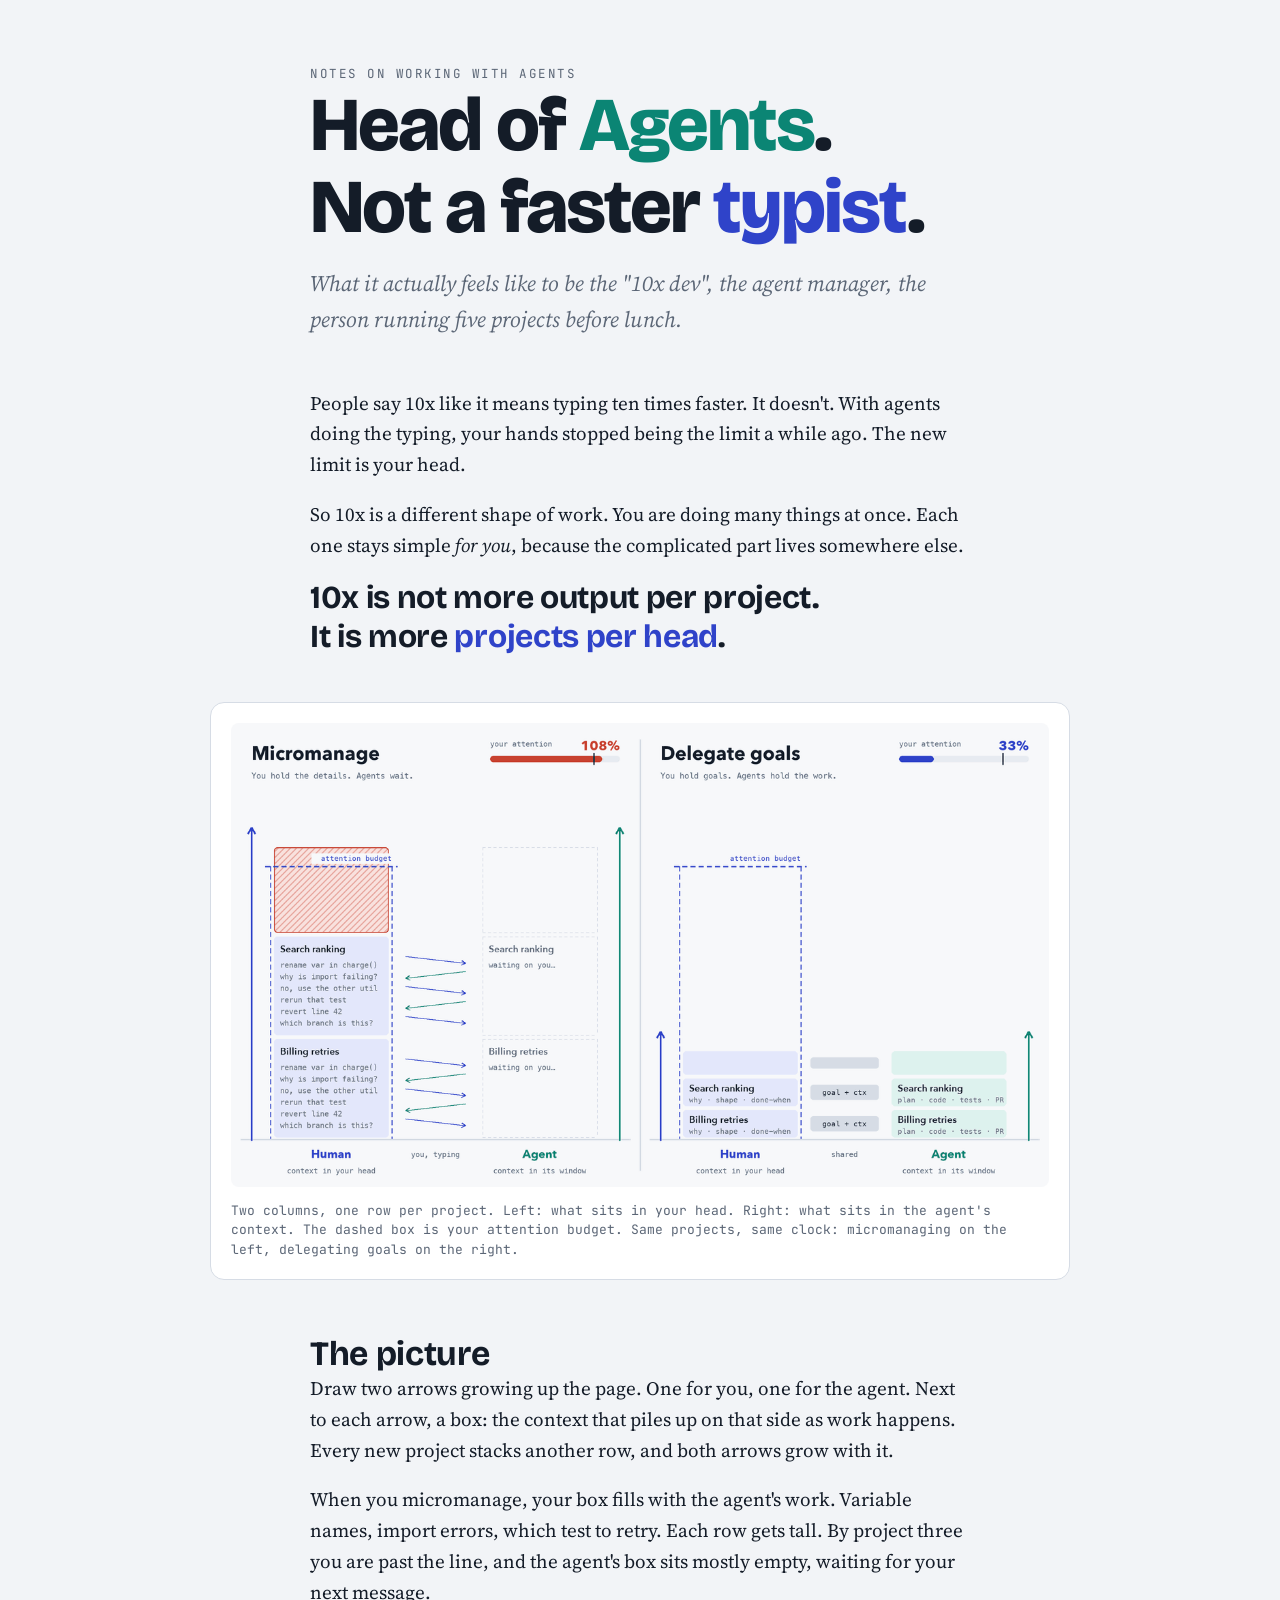
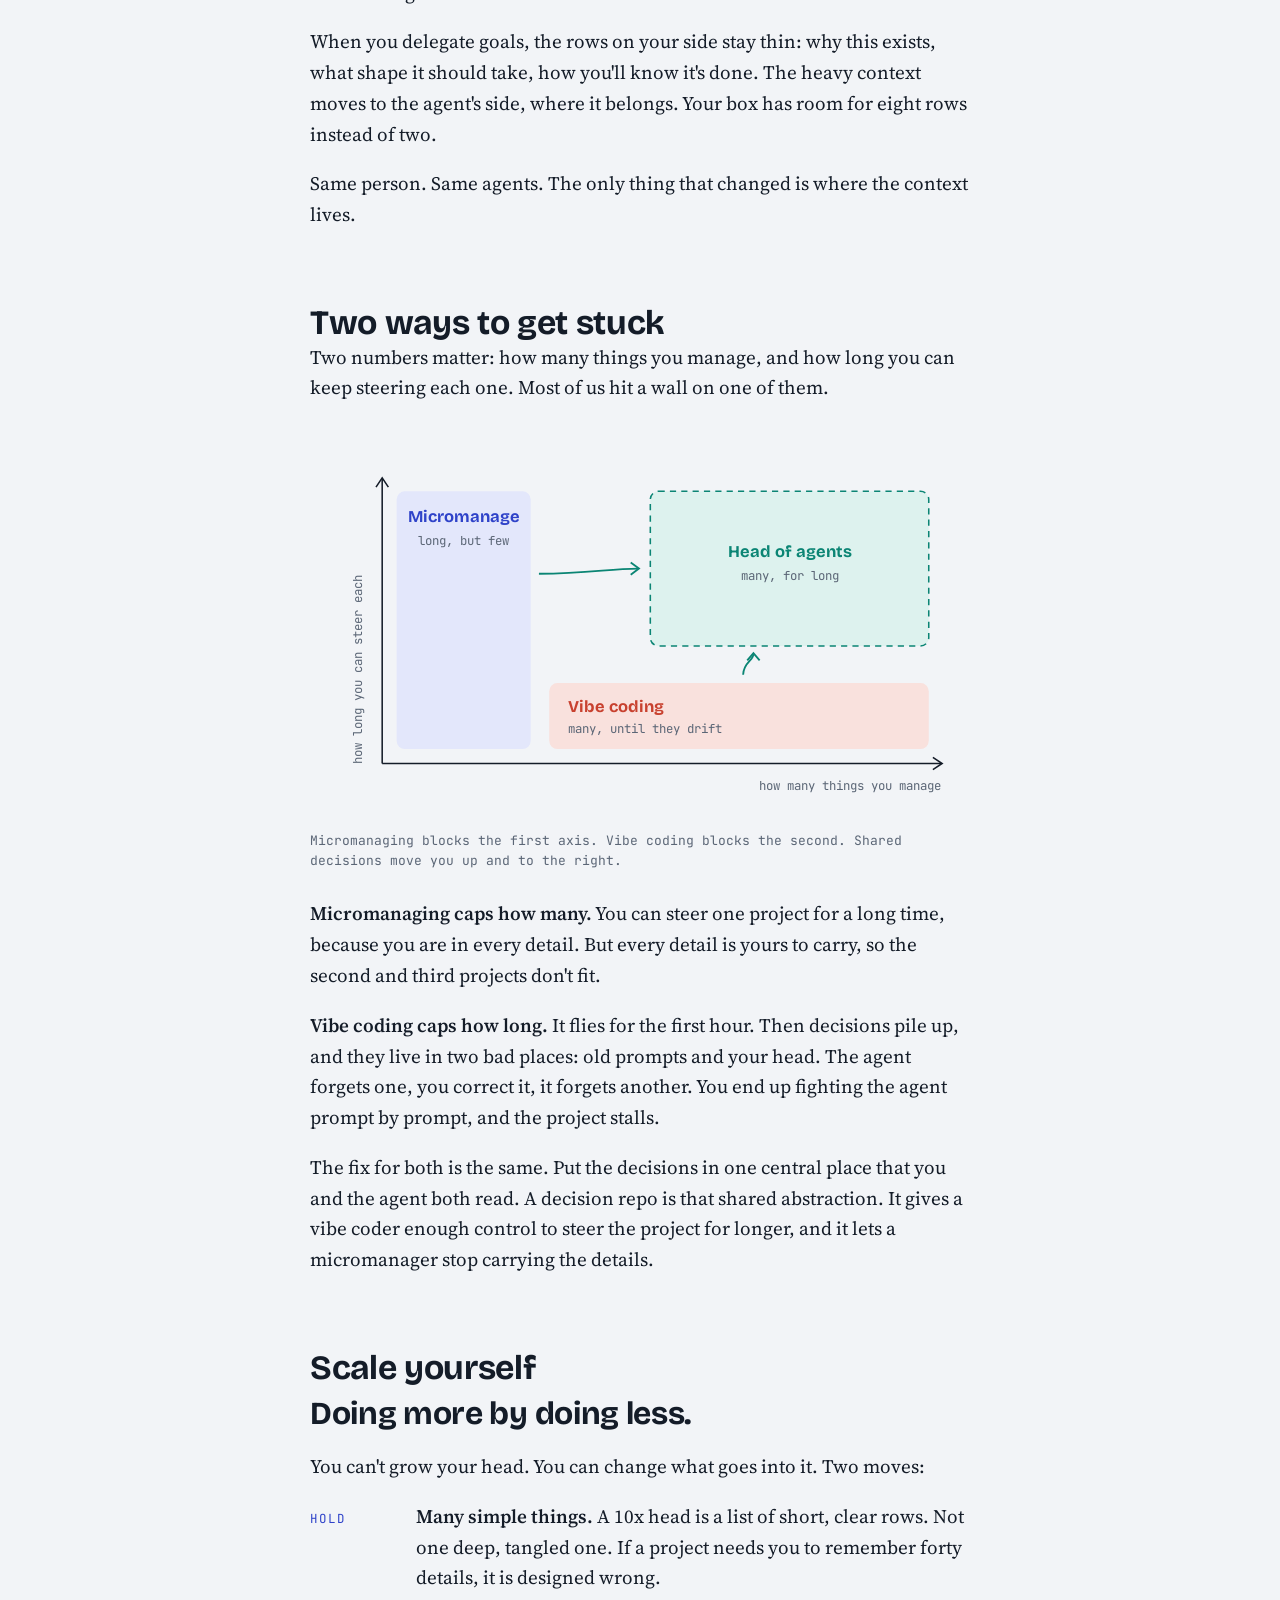
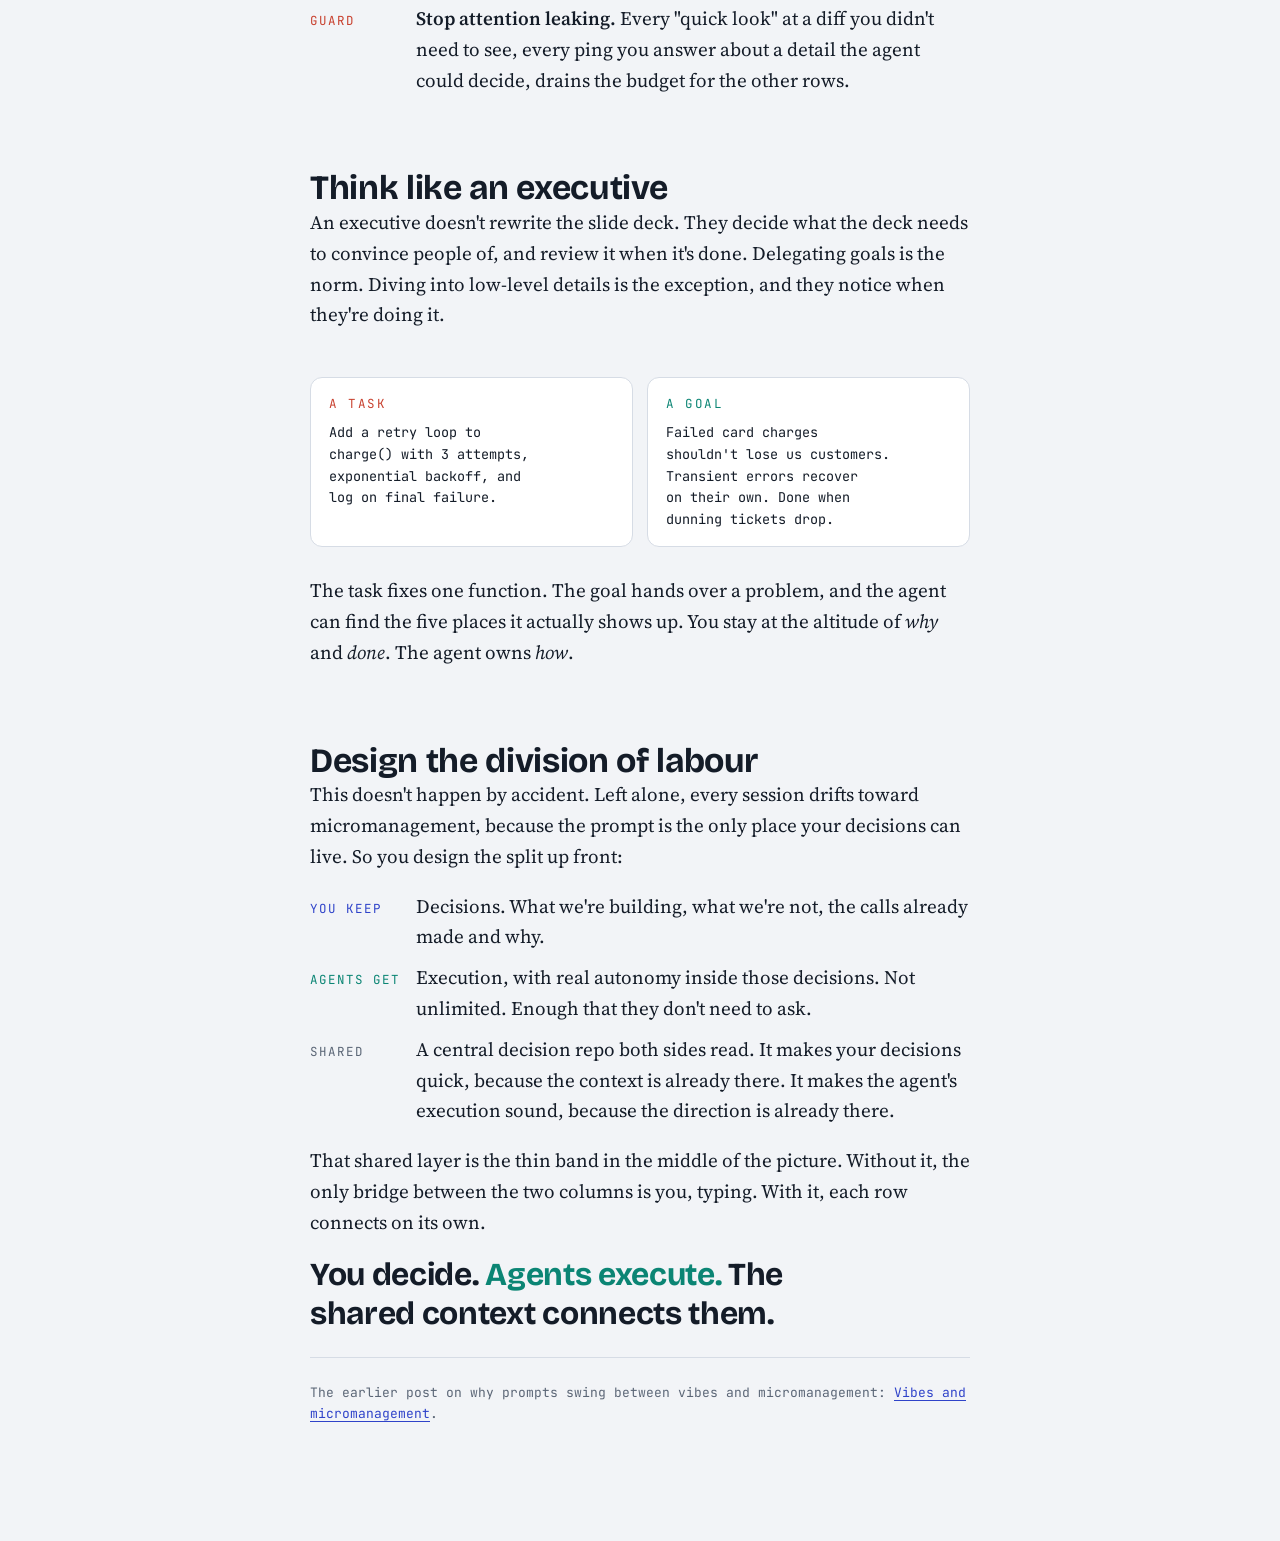
==== blog/10x/10x.html @ c01f8189 "Add 10x post at blog/10x Co-Authored-By: Claude Opus 5.5 <noreply@anthropic.com>" ====
<!DOCTYPE html>
<html lang="en">
<head>
<meta charset="UTF-8">
<meta name="viewport" content="width=device-width, initial-scale=1, viewport-fit=cover">
<link rel="canonical" href="https://smarchone.github.io/blog/10x/10x.html">
<meta property="og:type" content="article">
<meta property="og:title" content="Head of Agents">
<meta property="og:url" content="https://smarchone.github.io/blog/10x/10x.html">
<title>Head of Agents</title>
<meta name="claude:viewport-fit-sides" content="cover">
<link rel="preconnect" href="https://fonts.googleapis.com">
<link rel="stylesheet" href="https://fonts.googleapis.com/css2?family=Bricolage+Grotesque:opsz,wght@12..96,500;12..96,700;12..96,800&family=Source+Serif+4:ital,opsz,wght@0,8..60,400;0,8..60,600;1,8..60,400&family=JetBrains+Mono:wght@400;600&display=swap">
<style>
/* Layout: one reading column (~66ch); figures break wider; one interactive ledger is the centrepiece. */
:root {
  --bg: #F2F4F7;
  --surface: #FFFFFF;
  --fg: #141C28;
  --muted: #5B6676;
  --rule: #D6DCE5;
  --human: #2F43C9;
  --human-soft: #E3E7FB;
  --agent: #0B8574;
  --agent-soft: #DDF2EE;
  --warn: #C8412F;
  --warn-soft: #F9E1DD;
  --display: "Bricolage Grotesque", "Avenir Next", system-ui, sans-serif;
  --body: "Source Serif 4", Georgia, "Times New Roman", serif;
  --mono: "JetBrains Mono", ui-monospace, Menlo, monospace;
}
@media (prefers-color-scheme: dark) {
  :root:not([data-theme="light"]) {
    --bg: #0E131A; --surface: #161D27; --fg: #E5EBF2; --muted: #93A0B2; --rule: #2A3442;
    --human: #8D9BFF; --human-soft: #1E2550; --agent: #3CC4AF; --agent-soft: #0F2E2A;
    --warn: #FF7B67; --warn-soft: #3A1B17; color-scheme: dark;
  }
}
:root[data-theme="dark"] {
  --bg: #0E131A; --surface: #161D27; --fg: #E5EBF2; --muted: #93A0B2; --rule: #2A3442;
  --human: #8D9BFF; --human-soft: #1E2550; --agent: #3CC4AF; --agent-soft: #0F2E2A;
  --warn: #FF7B67; --warn-soft: #3A1B17; color-scheme: dark;
}

* { box-sizing: border-box; }
body {
  background: var(--bg); color: var(--fg);
  font-family: var(--body); font-size: 19px; line-height: 1.62;
  padding-left: max(16px, env(safe-area-inset-left, 0px));
  padding-right: max(16px, env(safe-area-inset-right, 0px));
  padding-block: 56px 96px;
}
main { max-width: 860px; margin: 0 auto; display: grid; gap: 28px; }
.col { max-width: 66ch; width: 100%; margin: 0 auto; }
h1, h2, h3 { font-family: var(--display); text-wrap: balance; line-height: 1.08; margin: 0; }
h1 { font-size: clamp(42px, 8vw, 76px); font-weight: 800; letter-spacing: -0.025em; }
h1 .h { color: var(--human); } h1 .a { color: var(--agent); }
h2 { font-size: clamp(26px, 4vw, 34px); font-weight: 700; letter-spacing: -0.01em; margin-top: 28px; }
p { margin: 0 0 1em; }
.eyebrow { font-family: var(--mono); font-size: 12.5px; letter-spacing: 0.12em; text-transform: uppercase; color: var(--muted); }
.dek { font-size: 22px; color: var(--muted); font-style: italic; margin-top: 18px; }
.aside { font-family: var(--mono); font-size: 13px; color: var(--muted); }
a { color: var(--human); text-underline-offset: 3px; }
a:focus-visible, button:focus-visible, input:focus-visible { outline: 2px solid var(--human); outline-offset: 3px; }
strong { font-weight: 600; }
.pull {
  font-family: var(--display); font-weight: 700; font-size: clamp(24px, 3.6vw, 32px);
  line-height: 1.2; letter-spacing: -0.01em; margin: 8px 0 18px; text-wrap: balance;
}
.pull .h { color: var(--human); } .pull .a { color: var(--agent); }

/* Ledger figure */
figure { margin: 0; }
.ledger {
  background: var(--surface); border: 1px solid var(--rule); border-radius: 14px;
  padding: 20px; display: grid; gap: 14px;
}
.controls { display: flex; flex-wrap: wrap; gap: 14px 24px; align-items: center; font-family: var(--mono); font-size: 13px; }
.seg { display: inline-flex; border: 1px solid var(--rule); border-radius: 999px; padding: 3px; gap: 3px; }
.seg button {
  font: inherit; border: 0; background: transparent; color: var(--muted);
  padding: 7px 14px; border-radius: 999px; cursor: pointer;
}
.seg button[aria-pressed="true"] { background: var(--fg); color: var(--bg); }
.slider { display: inline-flex; align-items: center; gap: 10px; color: var(--muted); }
.slider input { accent-color: var(--human); width: 150px; }
.slider output { color: var(--fg); font-weight: 600; min-width: 1.5ch; font-variant-numeric: tabular-nums; }
.svgwrap { overflow-x: auto; }
.svgwrap svg { display: block; width: 100%; min-width: 600px; height: auto; }
.readout { display: flex; flex-wrap: wrap; gap: 10px 28px; font-family: var(--mono); font-size: 13px; color: var(--muted); }
.readout b { color: var(--fg); font-variant-numeric: tabular-nums; }
.readout .bad { color: var(--warn); }
figcaption { font-family: var(--mono); font-size: 13px; color: var(--muted); line-height: 1.5; }
.dims { display: grid; gap: 10px; }
.dims .svgwrap svg { min-width: 520px; }

/* goal vs task */
.versus { display: grid; grid-template-columns: 1fr 1fr; gap: 14px; }
.card { border: 1px solid var(--rule); border-radius: 12px; padding: 16px 18px; background: var(--surface); min-width: 0; }
.card .eyebrow { margin-bottom: 8px; }
.card.task .eyebrow { color: var(--warn); }
.card.goal .eyebrow { color: var(--agent); }
.card pre { margin: 0; white-space: pre-wrap; font-family: var(--mono); font-size: 13.5px; line-height: 1.6; }
@media (max-width: 620px) { .versus { grid-template-columns: 1fr; } body { font-size: 18px; } }

.rules { list-style: none; padding: 0; margin: 0 0 1em; display: grid; gap: 10px; }
.rules li { display: grid; grid-template-columns: 92px 1fr; gap: 14px; align-items: baseline; }
.rules .who { font-family: var(--mono); font-size: 12.5px; letter-spacing: 0.08em; text-transform: uppercase; }
.rules .who.h { color: var(--human); } .rules .who.a { color: var(--agent); } .rules .who.s { color: var(--muted); }
hr { border: 0; border-top: 1px solid var(--rule); margin: 24px 0; }
@media (prefers-reduced-motion: no-preference) { .cell { transition: opacity .25s ease; } }
</style>

<main>
  <header class="col">
    <div class="eyebrow">Notes on working with agents</div>
    <h1>Head of <span class="a">Agents</span>.<br>Not a faster <span class="h">typist</span>.</h1>
    <p class="dek">What it actually feels like to be the "10x dev", the agent manager, the person running five projects before lunch.</p>
  </header>

  <section class="col">
    <p>People say 10x like it means typing ten times faster. It doesn't. With agents doing the typing, your hands stopped being the limit a while ago. The new limit is your head.</p>
    <p>So 10x is a different shape of work. You are doing many things at once. Each one stays simple <em>for you</em>, because the complicated part lives somewhere else.</p>
    <p class="pull">10x is not more output per project.<br>It is more <span class="h">projects per head</span>.</p>
  </section>

  <figure class="ledger" aria-labelledby="ledger-cap">
    <img src="10x-side-by-side.gif" width="1200" height="680" alt="Animated diagram with two panels running side by side. In each, two arrows grow upward, one for the human and one for the agent, as project rows stack up. Left, micromanaging: each row is tall with low-level details on the human side, the agent waits, the third project breaks the attention budget and five more wait in a queue. Right, delegating goals: rows are thin on the human side, the agent holds the work, and all eight projects fit." style="width:100%;height:auto;border-radius:8px;display:block">
    <figcaption id="ledger-cap">Two columns, one row per project. Left: what sits in your head. Right: what sits in the agent's context. The dashed box is your attention budget. Same projects, same clock: micromanaging on the left, delegating goals on the right.</figcaption>
  </figure>

  <section class="col">
    <h2>The picture</h2>
    <p>Draw two arrows growing up the page. One for you, one for the agent. Next to each arrow, a box: the context that piles up on that side as work happens. Every new project stacks another row, and both arrows grow with it.</p>
    <p>When you micromanage, your box fills with the agent's work. Variable names, import errors, which test to retry. Each row gets tall. By project three you are past the line, and the agent's box sits mostly empty, waiting for your next message.</p>
    <p>When you delegate goals, the rows on your side stay thin: why this exists, what shape it should take, how you'll know it's done. The heavy context moves to the agent's side, where it belongs. Your box has room for eight rows instead of two.</p>
    <p>Same person. Same agents. The only thing that changed is where the context lives.</p>
  </section>

  <section class="col">
    <h2>Two ways to get stuck</h2>
    <p>Two numbers matter: how many things you manage, and how long you can keep steering each one. Most of us hit a wall on one of them.</p>
  </section>

  <figure class="col dims" aria-labelledby="dims-cap">
    <div class="svgwrap">
      <svg viewBox="0 0 640 360" role="img" aria-label="Chart. Horizontal axis: how many things you manage. Vertical axis: how long you can steer each one. Micromanaging sits top left: long but few. Vibe coding sits bottom right: many but short. Shared decisions reach the top right: many and long.">
        <rect x="84" y="40" width="130" height="250" rx="8" fill="var(--human-soft)"/>
        <text x="149" y="70" text-anchor="middle" fill="var(--human)" font-family="var(--display)" font-weight="700" font-size="16">Micromanage</text>
        <text x="149" y="92" text-anchor="middle" fill="var(--muted)" font-family="var(--mono)" font-size="12">long, but few</text>
        <rect x="232" y="226" width="368" height="64" rx="8" fill="var(--warn-soft)"/>
        <text x="250" y="254" fill="var(--warn)" font-family="var(--display)" font-weight="700" font-size="16">Vibe coding</text>
        <text x="250" y="274" fill="var(--muted)" font-family="var(--mono)" font-size="12">many, until they drift</text>
        <rect x="330" y="40" width="270" height="150" rx="8" fill="var(--agent-soft)" stroke="var(--agent)" stroke-width="1.5" stroke-dasharray="6 5"/>
        <text x="465" y="104" text-anchor="middle" fill="var(--agent)" font-family="var(--display)" font-weight="700" font-size="16">Head of agents</text>
        <text x="465" y="126" text-anchor="middle" fill="var(--muted)" font-family="var(--mono)" font-size="12">many, for long</text>
        <path d="M222 120 C 270 120, 290 115, 318 115" fill="none" stroke="var(--agent)" stroke-width="1.8"/>
        <path d="M311 109 L319 115 L311 121" fill="none" stroke="var(--agent)" stroke-width="1.8"/>
        <path d="M420 218 C 420 206, 430 204, 430 198" fill="none" stroke="var(--agent)" stroke-width="1.8"/>
        <path d="M424 204 L430 197 L436 204" fill="none" stroke="var(--agent)" stroke-width="1.8"/>
        <line x1="70" y1="304" x2="612" y2="304" stroke="var(--fg)" stroke-width="1.5"/>
        <path d="M604 298 L613 304 L604 310" fill="none" stroke="var(--fg)" stroke-width="1.5"/>
        <line x1="70" y1="304" x2="70" y2="28" stroke="var(--fg)" stroke-width="1.5"/>
        <path d="M64 36 L70 27 L76 36" fill="none" stroke="var(--fg)" stroke-width="1.5"/>
        <text x="612" y="330" text-anchor="end" fill="var(--muted)" font-family="var(--mono)" font-size="12">how many things you manage</text>
        <text x="50" y="304" transform="rotate(-90 50 304)" fill="var(--muted)" font-family="var(--mono)" font-size="12">how long you can steer each</text>
      </svg>
    </div>
    <figcaption id="dims-cap">Micromanaging blocks the first axis. Vibe coding blocks the second. Shared decisions move you up and to the right.</figcaption>
  </figure>

  <section class="col">
    <p><strong>Micromanaging caps how many.</strong> You can steer one project for a long time, because you are in every detail. But every detail is yours to carry, so the second and third projects don't fit.</p>
    <p><strong>Vibe coding caps how long.</strong> It flies for the first hour. Then decisions pile up, and they live in two bad places: old prompts and your head. The agent forgets one, you correct it, it forgets another. You end up fighting the agent prompt by prompt, and the project stalls.</p>
    <p>The fix for both is the same. Put the decisions in one central place that you and the agent both read. A decision repo is that shared abstraction. It gives a vibe coder enough control to steer the project for longer, and it lets a micromanager stop carrying the details.</p>
  </section>

  <section class="col">
    <h2>Scale yourself</h2>
    <p class="pull">Doing more by doing less.</p>
    <p>You can't grow your head. You can change what goes into it. Two moves:</p>
    <ul class="rules">
      <li><span class="who h">Hold</span><span><strong>Many simple things.</strong> A 10x head is a list of short, clear rows. Not one deep, tangled one. If a project needs you to remember forty details, it is designed wrong.</span></li>
      <li><span class="who warn" style="color:var(--warn)">Guard</span><span><strong>Stop attention leaking.</strong> Every "quick look" at a diff you didn't need to see, every ping you answer about a detail the agent could decide, drains the budget for the other rows.</span></li>
    </ul>
  </section>

  <section class="col">
    <h2>Think like an executive</h2>
    <p>An executive doesn't rewrite the slide deck. They decide what the deck needs to convince people of, and review it when it's done. Delegating goals is the norm. Diving into low-level details is the exception, and they notice when they're doing it.</p>
  </section>

  <div class="col versus">
    <div class="card task">
      <div class="eyebrow">A task</div>
      <pre>Add a retry loop to
charge() with 3 attempts,
exponential backoff, and
log on final failure.</pre>
    </div>
    <div class="card goal">
      <div class="eyebrow">A goal</div>
      <pre>Failed card charges
shouldn't lose us customers.
Transient errors recover
on their own. Done when
dunning tickets drop.</pre>
    </div>
  </div>

  <section class="col">
    <p>The task fixes one function. The goal hands over a problem, and the agent can find the five places it actually shows up. You stay at the altitude of <em>why</em> and <em>done</em>. The agent owns <em>how</em>.</p>
  </section>

  <section class="col">
    <h2>Design the division of labour</h2>
    <p>This doesn't happen by accident. Left alone, every session drifts toward micromanagement, because the prompt is the only place your decisions can live. So you design the split up front:</p>
    <ul class="rules">
      <li><span class="who h">You keep</span><span>Decisions. What we're building, what we're not, the calls already made and why.</span></li>
      <li><span class="who a">Agents get</span><span>Execution, with real autonomy inside those decisions. Not unlimited. Enough that they don't need to ask.</span></li>
      <li><span class="who s">Shared</span><span>A central decision repo both sides read. It makes your decisions quick, because the context is already there. It makes the agent's execution sound, because the direction is already there.</span></li>
    </ul>
    <p>That shared layer is the thin band in the middle of the picture. Without it, the only bridge between the two columns is you, typing. With it, each row connects on its own.</p>
    <p class="pull">You decide. <span class="a">Agents execute.</span> The shared context connects them.</p>
    <hr>
    <p class="aside">The earlier post on why prompts swing between vibes and micromanagement: <a href="https://smarchone.substack.com/p/vibes-and-micromanagement">Vibes and micromanagement</a>.</p>
  </section>
</main>
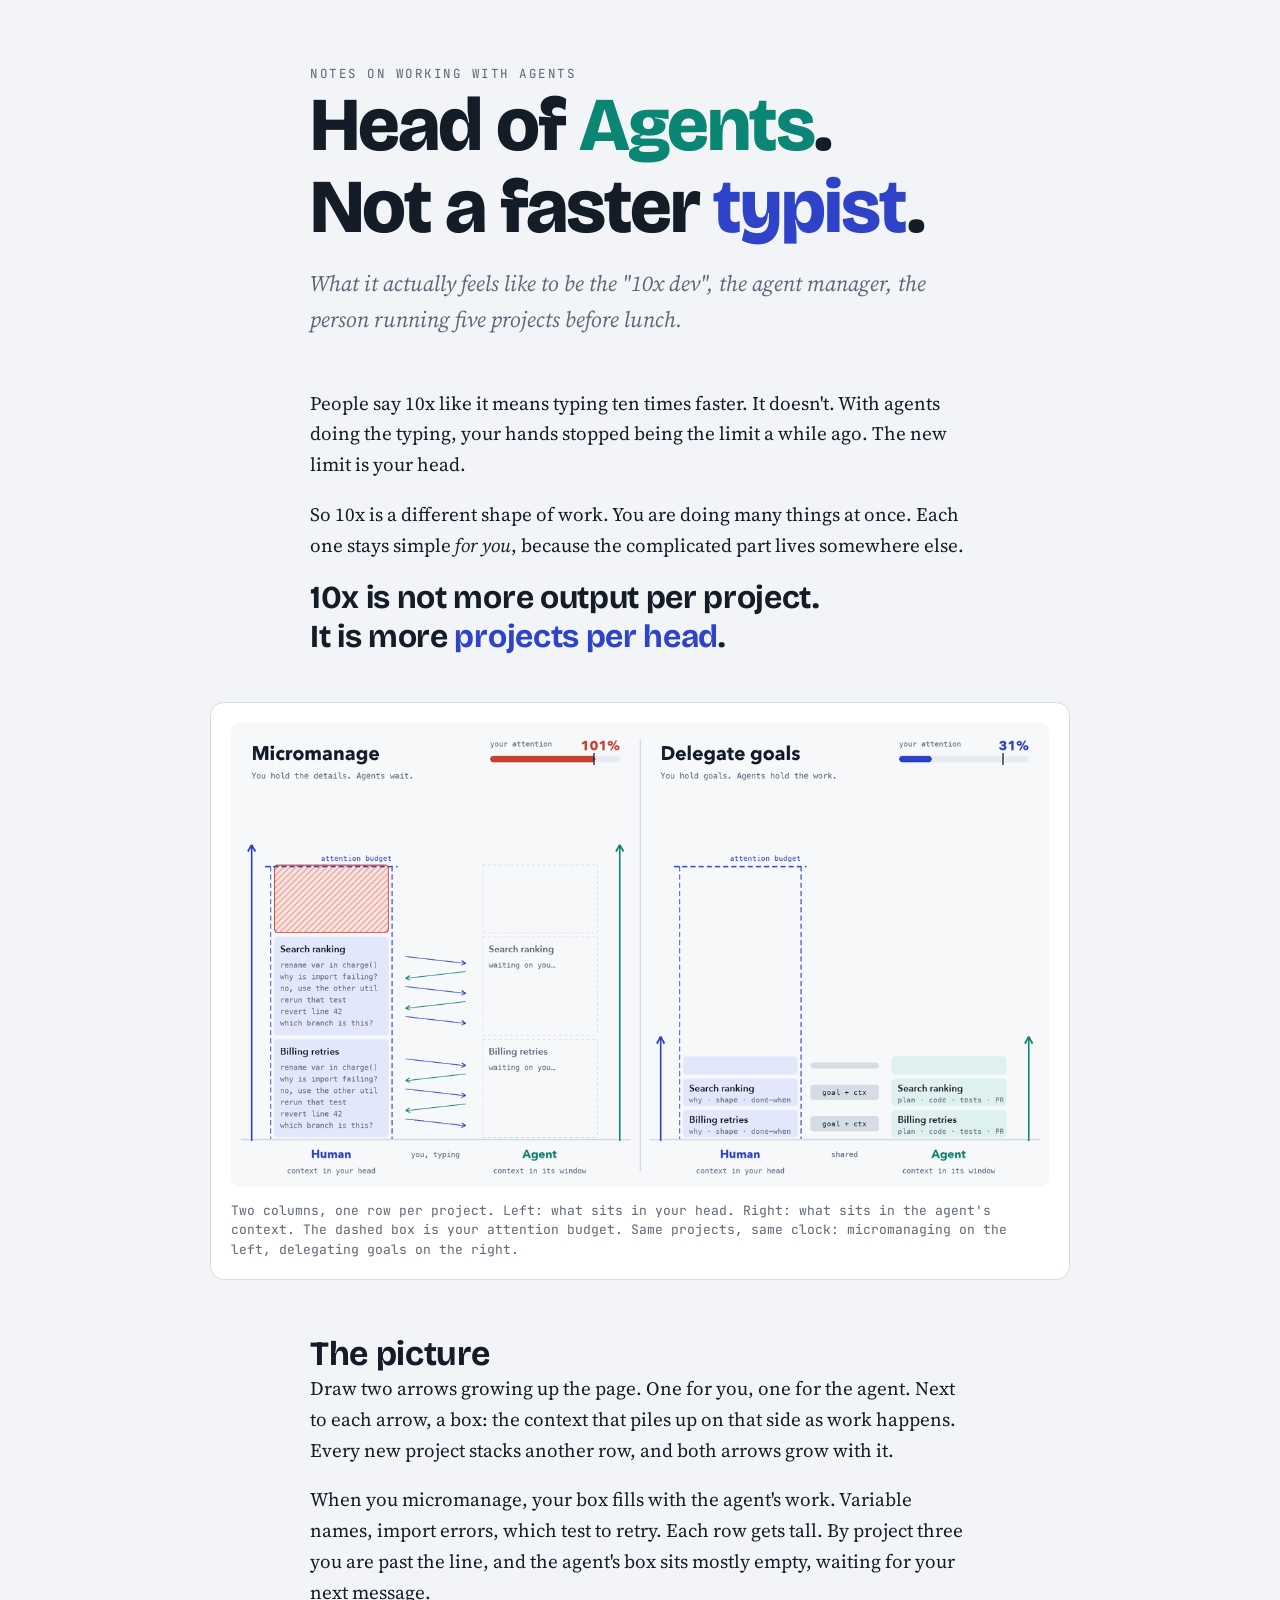
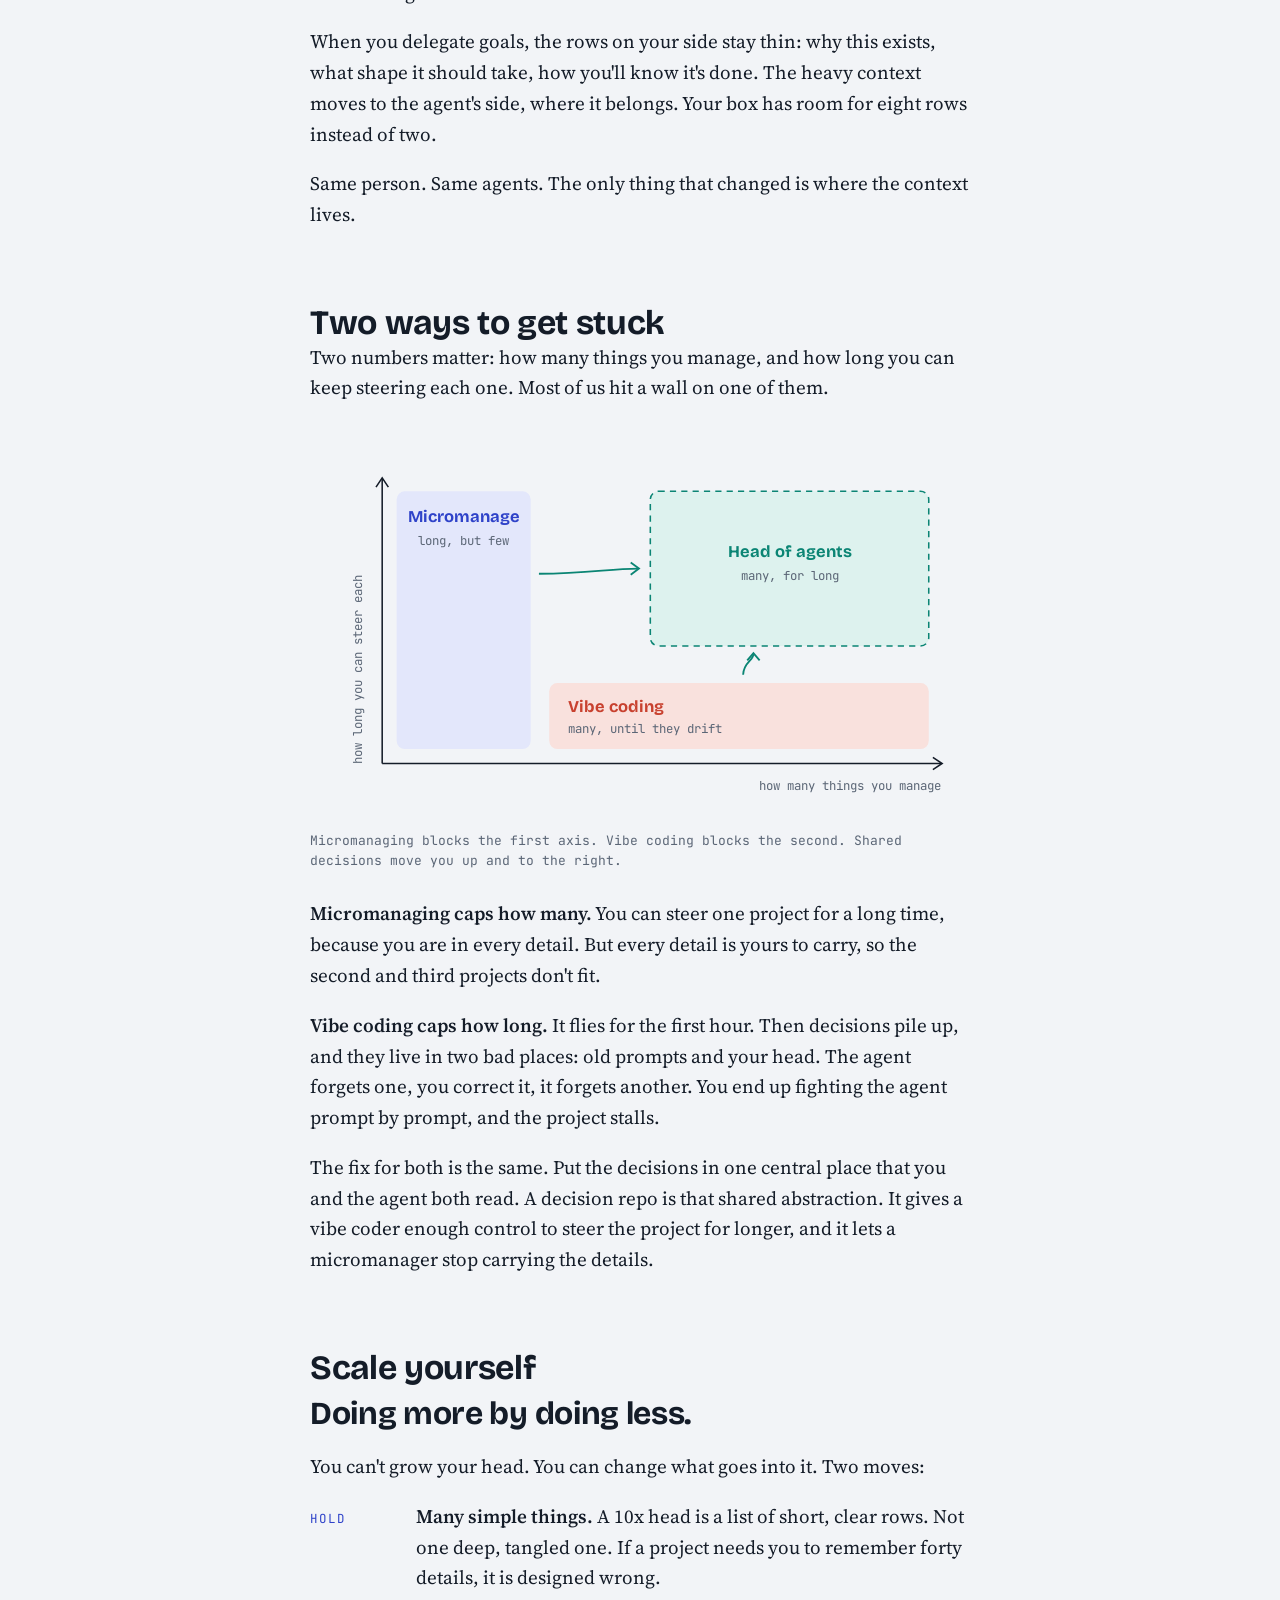
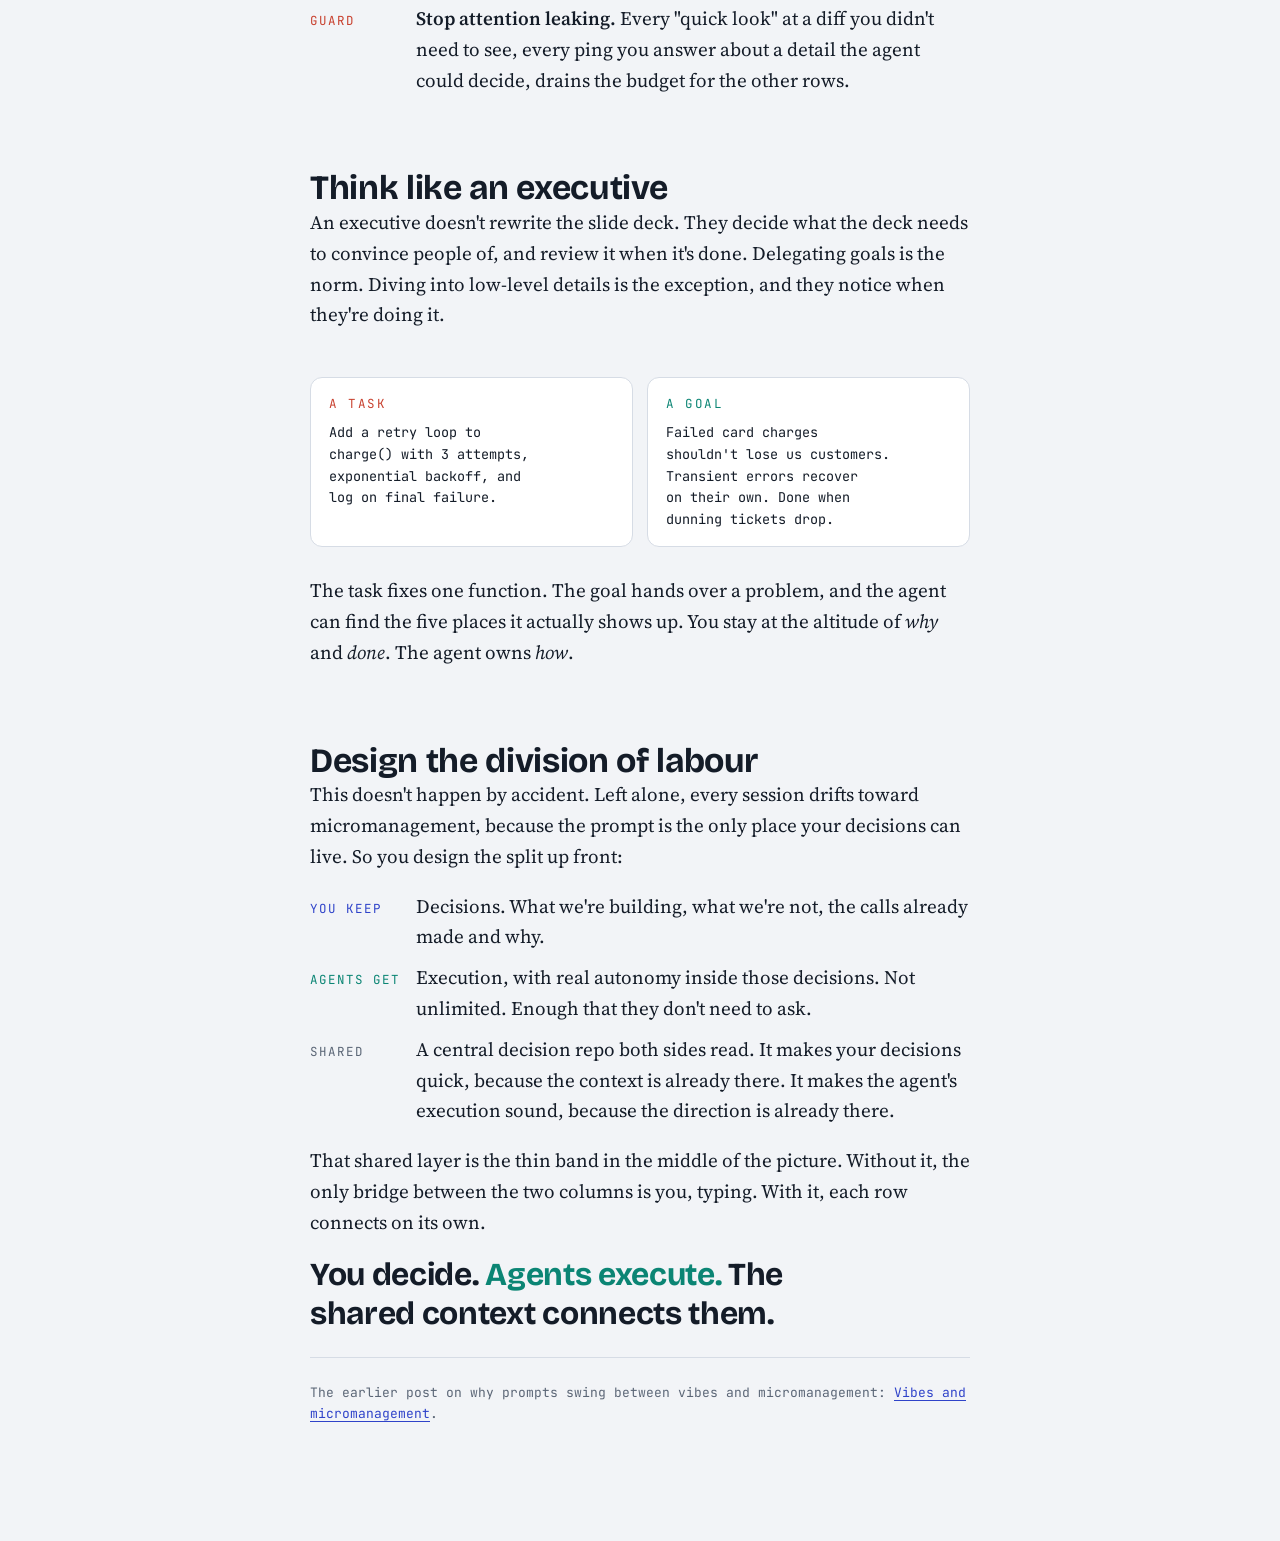
==== commit f5f036e2: "Stack split 10x GIF and fit chart on mobile Co-Authored-By: Claude Opus 5.5 <noreply@anthropic.com>" ====
--- a/blog/10x/10x.html
+++ b/blog/10x/10x.html
@@ -101,7 +101,16 @@
 .card.task .eyebrow { color: var(--warn); }
 .card.goal .eyebrow { color: var(--agent); }
 .card pre { margin: 0; white-space: pre-wrap; font-family: var(--mono); font-size: 13.5px; line-height: 1.6; }
-@media (max-width: 620px) { .versus { grid-template-columns: 1fr; } body { font-size: 18px; } }
+.ledger img { width: 100%; height: auto; border-radius: 8px; display: block; }
+.gif-stack { display: none; }
+@media (max-width: 620px) {
+  .versus { grid-template-columns: 1fr; } body { font-size: 18px; }
+  /* Mobile: the side-by-side GIF gets too small, so show its two halves stacked */
+  .ledger .gif-wide { display: none; }
+  .gif-stack { display: grid; gap: 14px; }
+  .svgwrap { overflow-x: visible; }
+  .svgwrap svg, .dims .svgwrap svg { min-width: 0; }
+}
 
 .rules { list-style: none; padding: 0; margin: 0 0 1em; display: grid; gap: 10px; }
 .rules li { display: grid; grid-template-columns: 92px 1fr; gap: 14px; align-items: baseline; }
@@ -125,7 +134,11 @@
   </section>
 
   <figure class="ledger" aria-labelledby="ledger-cap">
-    <img src="10x-side-by-side.gif" width="1200" height="680" alt="Animated diagram with two panels running side by side. In each, two arrows grow upward, one for the human and one for the agent, as project rows stack up. Left, micromanaging: each row is tall with low-level details on the human side, the agent waits, the third project breaks the attention budget and five more wait in a queue. Right, delegating goals: rows are thin on the human side, the agent holds the work, and all eight projects fit." style="width:100%;height:auto;border-radius:8px;display:block">
+    <img src="10x-side-by-side.gif" width="1200" height="680" alt="Animated diagram with two panels running side by side. In each, two arrows grow upward, one for the human and one for the agent, as project rows stack up. Left, micromanaging: each row is tall with low-level details on the human side, the agent waits, the third project breaks the attention budget and five more wait in a queue. Right, delegating goals: rows are thin on the human side, the agent holds the work, and all eight projects fit." class="gif-wide">
+    <div class="gif-stack">
+      <img src="10x-left.gif" width="598" height="680" alt="Animated diagram, micromanaging: two arrows grow upward, one for the human and one for the agent. Each project row is tall with low-level details on the human side while the agent waits; the third project breaks the attention budget and five more wait in a queue." loading="lazy">
+      <img src="10x-right.gif" width="598" height="680" alt="Animated diagram, delegating goals: rows stay thin on the human side, the agent holds the work, and all eight projects fit inside the attention budget." loading="lazy">
+    </div>
     <figcaption id="ledger-cap">Two columns, one row per project. Left: what sits in your head. Right: what sits in the agent's context. The dashed box is your attention budget. Same projects, same clock: micromanaging on the left, delegating goals on the right.</figcaption>
   </figure>
 
